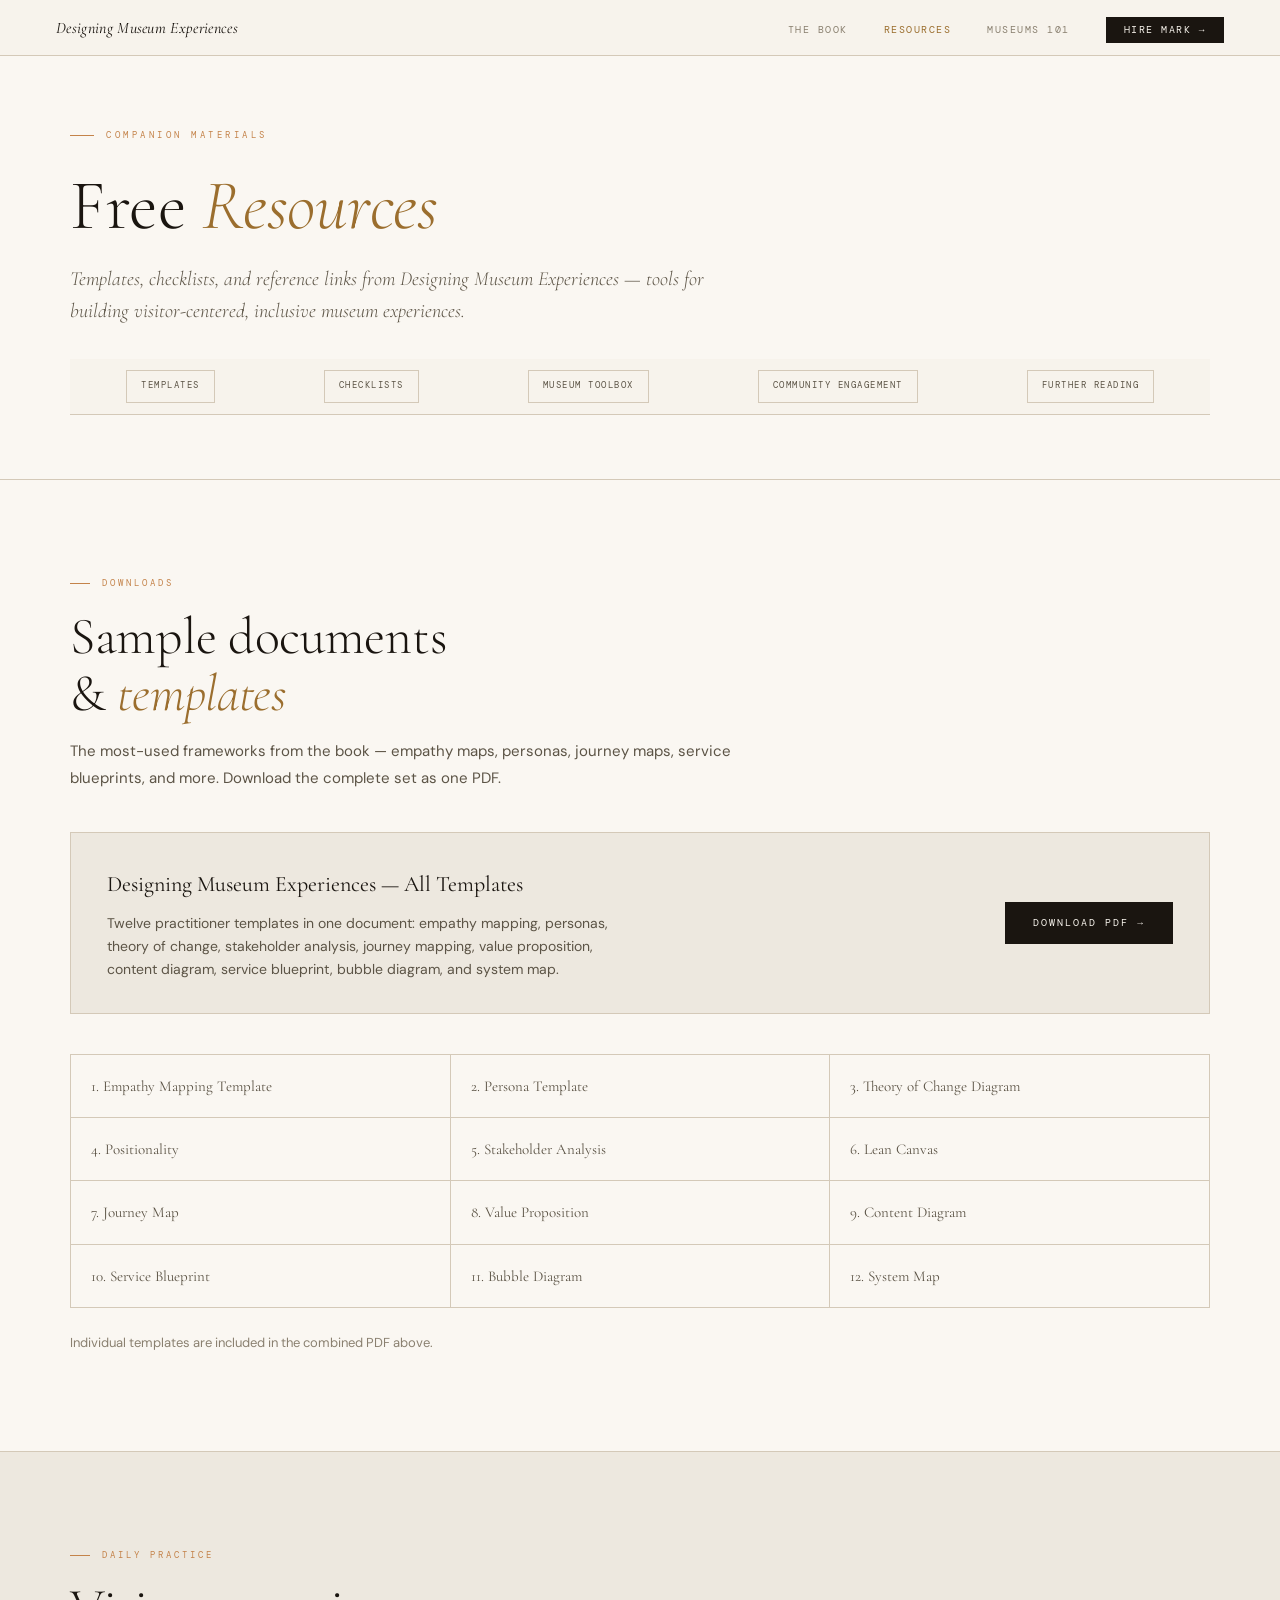
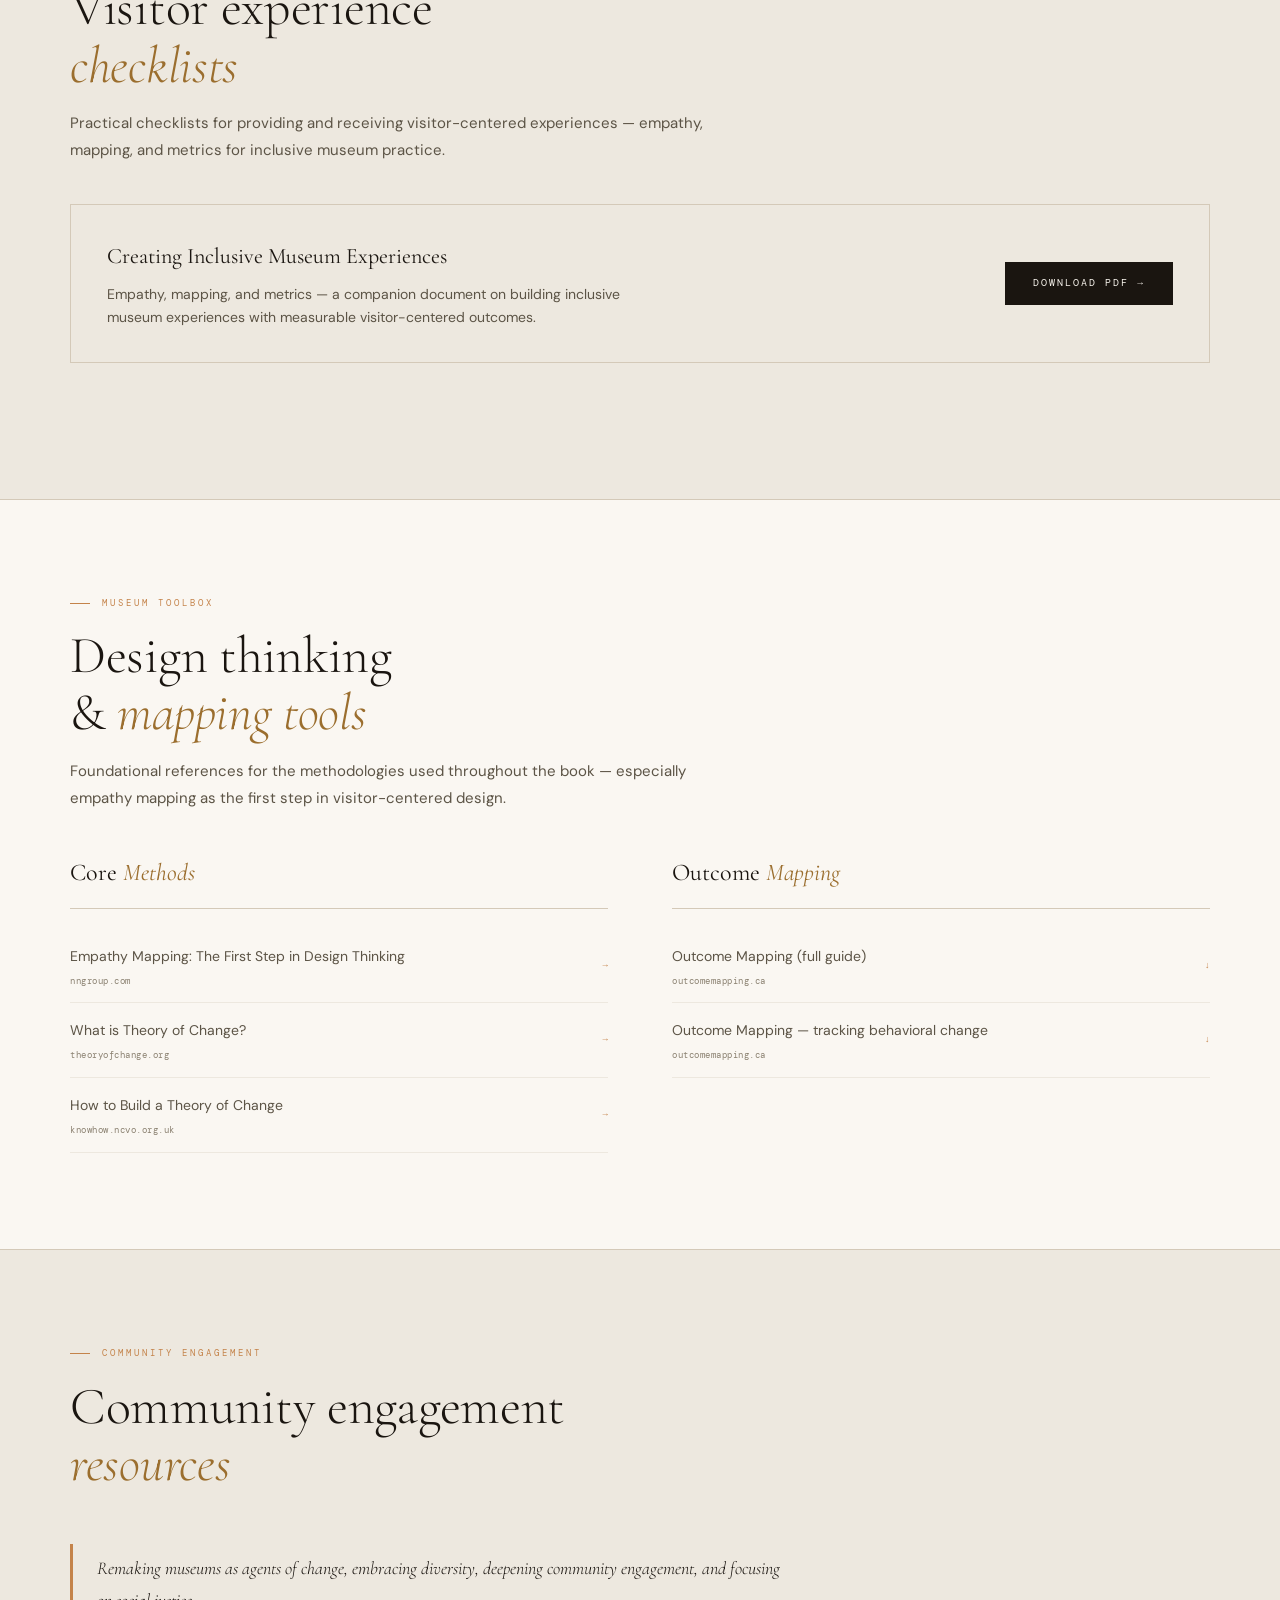
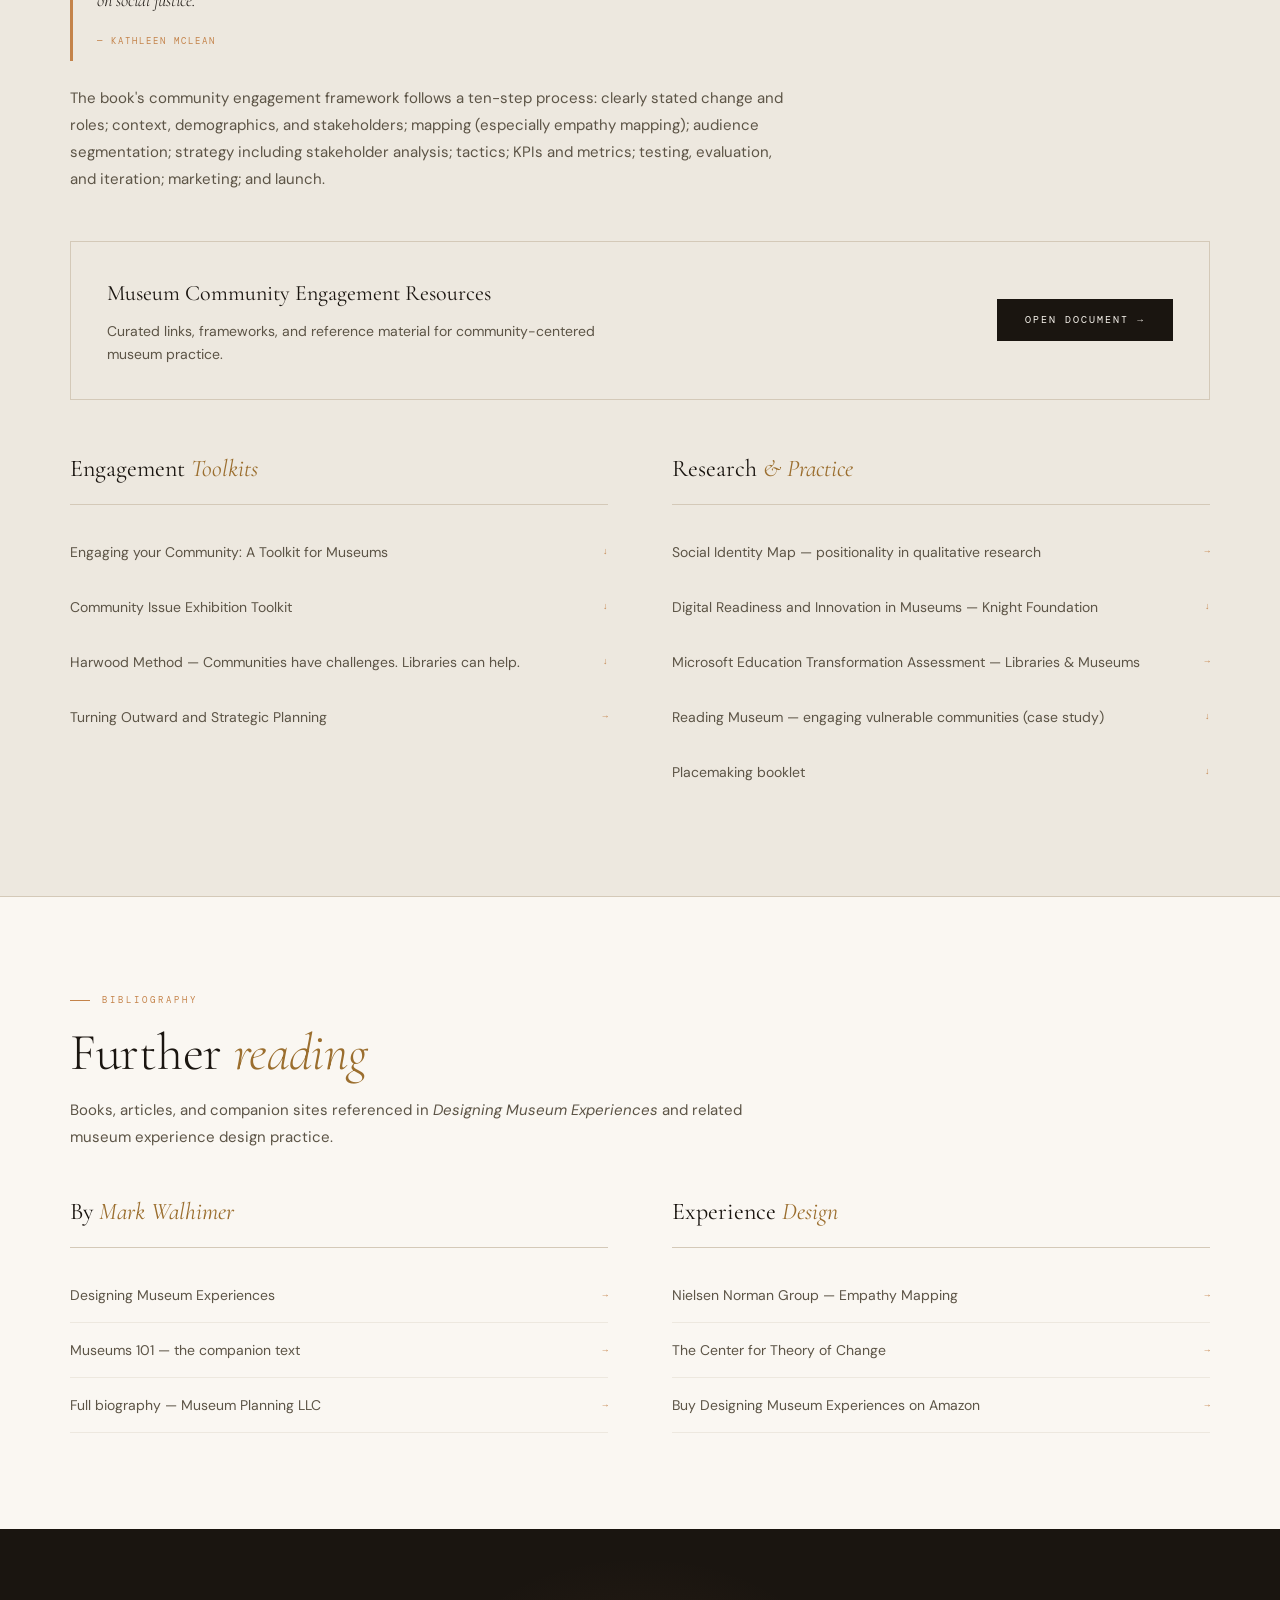
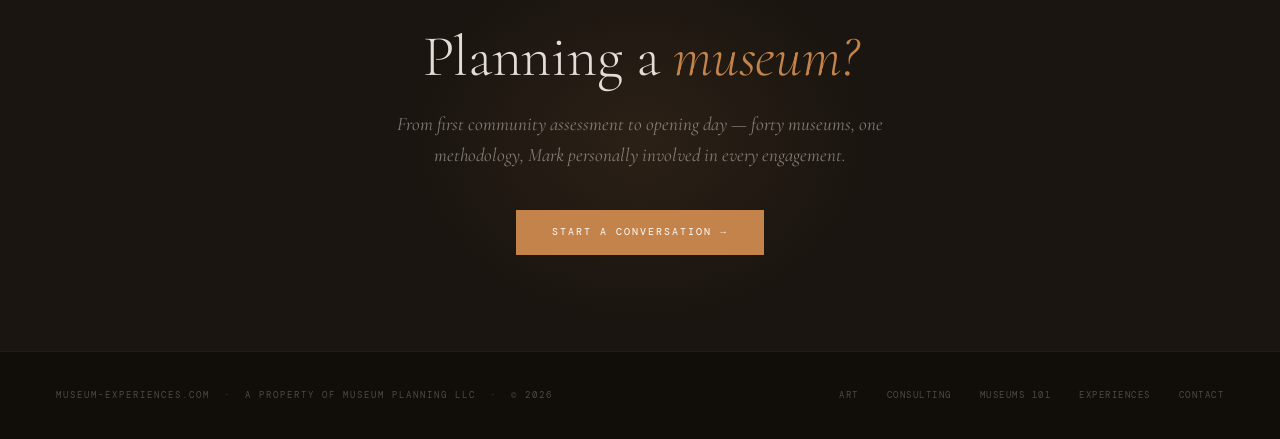
==== resources/index.html @ f3320e8b "Add resources page with templates, checklists, and companion links. Extract shared CSS to assets/sit" ====
<!DOCTYPE html>
<html lang="en">
<head>
<meta charset="UTF-8">
<meta name="viewport" content="width=device-width, initial-scale=1.0">
<meta name="robots" content="index, follow, max-image-preview:large, max-snippet:-1, max-video-preview:-1">
<title>Resources — Designing Museum Experiences | Mark Walhimer</title>
<meta name="description" content="Free companion resources for Designing Museum Experiences — downloadable templates, visitor journey mapping tools, daily experience checklists, community engagement links, and further reading.">
<meta name="keywords" content="designing museum experiences, museum visitor journey mapping, empathy mapping template, visitor-centered museum design, museum experience design resources">
<meta name="author" content="Mark Walhimer">
<link rel="canonical" href="https://museum-experiences.com/resources/">
<meta property="og:locale" content="en_US">
<meta property="og:type" content="website">
<meta property="og:site_name" content="Designing Museum Experiences">
<meta property="og:title" content="Resources — Designing Museum Experiences">
<meta property="og:description" content="Free templates, checklists, and companion documents for visitor-centered museum experience design.">
<meta property="og:url" content="https://museum-experiences.com/resources/">
<meta property="og:image" content="https://museum-experiences.com/images/designing-museum-experiences-cover.jpg">
<meta name="twitter:card" content="summary_large_image">
<meta name="twitter:title" content="Resources — Designing Museum Experiences">
<meta name="twitter:description" content="Free templates, checklists, and companion documents for visitor-centered museum experience design.">
<meta name="twitter:image" content="https://museum-experiences.com/images/designing-museum-experiences-cover.jpg">
<meta name="theme-color" content="#faf7f2">
<script type="application/ld+json">
{
  "@context": "https://schema.org",
  "@type": "WebPage",
  "name": "Resources — Designing Museum Experiences",
  "url": "https://museum-experiences.com/resources/",
  "description": "Free companion resources for Designing Museum Experiences by Mark Walhimer — templates, checklists, and further reading.",
  "isPartOf": {
    "@type": "WebSite",
    "name": "Designing Museum Experiences",
    "url": "https://museum-experiences.com/"
  },
  "about": {
    "@type": "Book",
    "name": "Designing Museum Experiences",
    "author": { "@type": "Person", "name": "Mark Walhimer" }
  }
}
</script>
<link href="https://fonts.googleapis.com/css2?family=Cormorant+Garamond:ital,wght@0,300;0,400;0,600;0,700;1,300;1,400;1,600&family=DM+Sans:opsz,wght@9..40,300;9..40,400;9..40,500&family=DM+Mono:wght@300;400;500&display=swap" rel="stylesheet">
<link rel="stylesheet" href="../assets/site.css">
</head>
<body>

<nav>
  <a href="/" class="nav-logo">Designing Museum Experiences</a>
  <ul class="nav-links">
    <li><a href="/#the-book">The Book</a></li>
    <li><a href="/resources/" class="active">Resources</a></li>
    <li><a href="https://museums101.com">Museums 101</a></li>
    <li><a href="https://museumplanning.com" class="cta">Hire Mark →</a></li>
  </ul>
</nav>

<header class="page-hero">
  <div class="page-hero-inner">
    <div class="kicker">Companion Materials</div>
    <h1>Free <em>Resources</em></h1>
    <p class="page-lede">Templates, checklists, and reference links from <em>Designing Museum Experiences</em> — tools for building visitor-centered, inclusive museum experiences.</p>
    <nav class="jump-nav" aria-label="Resource sections">
      <a href="#templates">Templates</a>
      <a href="#checklists">Checklists</a>
      <a href="#toolbox">Museum Toolbox</a>
      <a href="#community">Community Engagement</a>
      <a href="#reading">Further Reading</a>
    </nav>
  </div>
</header>

<section class="section" id="templates">
  <div class="section-inner">
    <div class="section-tag">Downloads</div>
    <h2>Sample documents<br>&amp; <em>templates</em></h2>
    <p class="section-lede">The most-used frameworks from the book — empathy maps, personas, journey maps, service blueprints, and more. Download the complete set as one PDF.</p>

    <div class="download-banner">
      <div class="download-banner-text">
        <h3>Designing Museum Experiences — All Templates</h3>
        <p>Twelve practitioner templates in one document: empathy mapping, personas, theory of change, stakeholder analysis, journey mapping, value proposition, content diagram, service blueprint, bubble diagram, and system map.</p>
      </div>
      <a href="downloads/designing-museum-experiences-templates.pdf" class="btn-primary">Download PDF →</a>
    </div>

    <div class="template-grid">
      <div class="template-item">1. Empathy Mapping Template</div>
      <div class="template-item">2. Persona Template</div>
      <div class="template-item">3. Theory of Change Diagram</div>
      <div class="template-item">4. Positionality</div>
      <div class="template-item">5. Stakeholder Analysis</div>
      <div class="template-item">6. Lean Canvas</div>
      <div class="template-item">7. Journey Map</div>
      <div class="template-item">8. Value Proposition</div>
      <div class="template-item">9. Content Diagram</div>
      <div class="template-item">10. Service Blueprint</div>
      <div class="template-item">11. Bubble Diagram</div>
      <div class="template-item">12. System Map</div>
    </div>
    <p style="font-size: 13px; color: var(--muted);">Individual templates are included in the combined PDF above.</p>
  </div>
</section>

<section class="section" id="checklists" style="background: var(--pale);">
  <div class="section-inner">
    <div class="section-tag">Daily Practice</div>
    <h2>Visitor experience<br><em>checklists</em></h2>
    <p class="section-lede">Practical checklists for providing and receiving visitor-centered experiences — empathy, mapping, and metrics for inclusive museum practice.</p>

    <div class="download-banner">
      <div class="download-banner-text">
        <h3>Creating Inclusive Museum Experiences</h3>
        <p>Empathy, mapping, and metrics — a companion document on building inclusive museum experiences with measurable visitor-centered outcomes.</p>
      </div>
      <a href="downloads/creating-inclusive-museum-experiences.pdf" class="btn-primary">Download PDF →</a>
    </div>
  </div>
</section>

<section class="section" id="toolbox">
  <div class="section-inner">
    <div class="section-tag">Museum Toolbox</div>
    <h2>Design thinking<br>&amp; <em>mapping tools</em></h2>
    <p class="section-lede">Foundational references for the methodologies used throughout the book — especially empathy mapping as the first step in visitor-centered design.</p>

    <div class="resources-grid">
      <div class="resource-group">
        <h3>Core <em>Methods</em></h3>
        <ul class="resource-list">
          <li>
            <div>
              <a href="https://www.nngroup.com/articles/empathy-mapping/" target="_blank" rel="noopener noreferrer">Empathy Mapping: The First Step in Design Thinking</a>
              <span class="ext-url">nngroup.com</span>
            </div>
            <span class="res-arrow">→</span>
          </li>
          <li>
            <div>
              <a href="https://www.theoryofchange.org/what-is-theory-of-change/" target="_blank" rel="noopener noreferrer">What is Theory of Change?</a>
              <span class="ext-url">theoryofchange.org</span>
            </div>
            <span class="res-arrow">→</span>
          </li>
          <li>
            <div>
              <a href="https://knowhow.ncvo.org.uk/how-to/how-to-build-a-theory-of-change" target="_blank" rel="noopener noreferrer">How to Build a Theory of Change</a>
              <span class="ext-url">knowhow.ncvo.org.uk</span>
            </div>
            <span class="res-arrow">→</span>
          </li>
        </ul>
      </div>
      <div class="resource-group">
        <h3>Outcome <em>Mapping</em></h3>
        <ul class="resource-list">
          <li>
            <div>
              <a href="https://www.outcomemapping.ca/download.php?file=/resource/files/OM_English_final.pdf" target="_blank" rel="noopener noreferrer">Outcome Mapping (full guide)</a>
              <span class="ext-url">outcomemapping.ca</span>
            </div>
            <span class="res-arrow">↓</span>
          </li>
          <li>
            <div>
              <a href="https://www.outcomemapping.ca/download/csette_en_ILAC_Brief07_mapping.pdf" target="_blank" rel="noopener noreferrer">Outcome Mapping — tracking behavioral change</a>
              <span class="ext-url">outcomemapping.ca</span>
            </div>
            <span class="res-arrow">↓</span>
          </li>
        </ul>
      </div>
    </div>
  </div>
</section>

<section class="section" id="community" style="background: var(--pale);">
  <div class="section-inner">
    <div class="section-tag">Community Engagement</div>
    <h2>Community engagement<br><em>resources</em></h2>

    <div class="prose" style="margin-bottom: 48px;">
      <blockquote>
        <p>Remaking museums as agents of change, embracing diversity, deepening community engagement, and focusing on social justice.</p>
        <cite>— Kathleen McLean</cite>
      </blockquote>
      <p>The book's community engagement framework follows a ten-step process: clearly stated change and roles; context, demographics, and stakeholders; mapping (especially empathy mapping); audience segmentation; strategy including stakeholder analysis; tactics; KPIs and metrics; testing, evaluation, and iteration; marketing; and launch.</p>
    </div>

    <div class="download-banner" style="margin-bottom: 48px;">
      <div class="download-banner-text">
        <h3>Museum Community Engagement Resources</h3>
        <p>Curated links, frameworks, and reference material for community-centered museum practice.</p>
      </div>
      <a href="https://docs.google.com/document/d/e/2PACX-1vSgfeugjrdpIePtAspfGc5evfu-Tm0tq3TTuOcaLFfdu_m4i-gCUgk80z252FI1f411jvVUg-bsH1TF/pub" class="btn-primary" target="_blank" rel="noopener noreferrer">Open Document →</a>
    </div>

    <div class="resources-grid">
      <div class="resource-group">
        <h3>Engagement <em>Toolkits</em></h3>
        <ul class="resource-list">
          <li>
            <div>
              <a href="https://cdn2.hubspot.net/hubfs/316071/Tamarack_New_Website/A_CE_Museums_Engaging_your_Community_Toolkit.pdf" target="_blank" rel="noopener noreferrer">Engaging your Community: A Toolkit for Museums</a>
            </div>
            <span class="res-arrow">↓</span>
          </li>
          <li>
            <div>
              <a href="https://static1.squarespace.com/static/5a8e0a68f9a61e43fb3eb0e2/t/5d0d7ca1321ce60001d7f4a5/1561164964894/Community-Issue-Exhibition-Toolkit-FINAL.pdf" target="_blank" rel="noopener noreferrer">Community Issue Exhibition Toolkit</a>
            </div>
            <span class="res-arrow">↓</span>
          </li>
          <li>
            <div>
              <a href="http://www.ala.org/tools/sites/ala.org.tools/files/content/LTCGettingStarted_DigitalWorkbook_final010915.pdf" target="_blank" rel="noopener noreferrer">Harwood Method — Communities have challenges. Libraries can help.</a>
            </div>
            <span class="res-arrow">↓</span>
          </li>
          <li>
            <div>
              <a href="https://theharwoodinstitute.org/news/2017/9/21/turning-outward-and-strategic-planning" target="_blank" rel="noopener noreferrer">Turning Outward and Strategic Planning</a>
            </div>
            <span class="res-arrow">→</span>
          </li>
        </ul>
      </div>
      <div class="resource-group">
        <h3>Research <em>&amp; Practice</em></h3>
        <ul class="resource-list">
          <li>
            <div>
              <a href="https://journals.sagepub.com/doi/pdf/10.1177/1609406919870075" target="_blank" rel="noopener noreferrer">Social Identity Map — positionality in qualitative research</a>
            </div>
            <span class="res-arrow">→</span>
          </li>
          <li>
            <div>
              <a href="https://knightfoundation.org/wp-content/uploads/2020/10/Digital-Readiness-and-Innovation-in-Museums-Report.pdf" target="_blank" rel="noopener noreferrer">Digital Readiness and Innovation in Museums — Knight Foundation</a>
            </div>
            <span class="res-arrow">↓</span>
          </li>
          <li>
            <div>
              <a href="https://edujourney.microsoft.com/lam/take-assessment/" target="_blank" rel="noopener noreferrer">Microsoft Education Transformation Assessment — Libraries &amp; Museums</a>
            </div>
            <span class="res-arrow">→</span>
          </li>
          <li>
            <div>
              <a href="http://happymuseumproject.org/wp-content/uploads/2010/02/HM_case_study_Reading_WEB_Mar2016.pdf" target="_blank" rel="noopener noreferrer">Reading Museum — engaging vulnerable communities (case study)</a>
            </div>
            <span class="res-arrow">↓</span>
          </li>
          <li>
            <div>
              <a href="https://assets-global.website-files.com/5810e16fbe876cec6bcbd86e/5a6a1c930a6e6500019faf5d_Oct-2016-placemaking-booklet.pdf" target="_blank" rel="noopener noreferrer">Placemaking booklet</a>
            </div>
            <span class="res-arrow">↓</span>
          </li>
        </ul>
      </div>
    </div>
  </div>
</section>

<section class="section" id="reading">
  <div class="section-inner">
    <div class="section-tag">Bibliography</div>
    <h2>Further <em>reading</em></h2>
    <p class="section-lede">Books, articles, and companion sites referenced in <em>Designing Museum Experiences</em> and related museum experience design practice.</p>

    <div class="resources-grid">
      <div class="resource-group">
        <h3>By <em>Mark Walhimer</em></h3>
        <ul class="resource-list">
          <li>
            <div><a href="/">Designing Museum Experiences</a></div>
            <span class="res-arrow">→</span>
          </li>
          <li>
            <div><a href="https://museums101.com">Museums 101 — the companion text</a></div>
            <span class="res-arrow">→</span>
          </li>
          <li>
            <div><a href="https://museumplanning.com/museum-planning-about.html">Full biography — Museum Planning LLC</a></div>
            <span class="res-arrow">→</span>
          </li>
        </ul>
      </div>
      <div class="resource-group">
        <h3>Experience <em>Design</em></h3>
        <ul class="resource-list">
          <li>
            <div><a href="https://www.nngroup.com/articles/empathy-mapping/" target="_blank" rel="noopener noreferrer">Nielsen Norman Group — Empathy Mapping</a></div>
            <span class="res-arrow">→</span>
          </li>
          <li>
            <div><a href="https://www.theoryofchange.org/" target="_blank" rel="noopener noreferrer">The Center for Theory of Change</a></div>
            <span class="res-arrow">→</span>
          </li>
          <li>
            <div><a href="https://amzn.to/3hwobnv" target="_blank" rel="noopener noreferrer">Buy Designing Museum Experiences on Amazon</a></div>
            <span class="res-arrow">→</span>
          </li>
        </ul>
      </div>
    </div>
  </div>
</section>

<section class="cta-section">
  <h2>Planning a <em>museum?</em></h2>
  <p>From first community assessment to opening day — forty museums, one methodology, Mark personally involved in every engagement.</p>
  <a href="https://museumplanning.com/museum-planning-contact.html" class="cta-btn">Start a Conversation →</a>
</section>

<footer>
  <div class="footer-left">Museum-Experiences.com &nbsp;·&nbsp; A property of Museum Planning LLC &nbsp;·&nbsp; © 2026</div>
  <div class="footer-links">
    <a href="https://markwalhimer.com">Art</a>
    <a href="https://museumplanning.com">Consulting</a>
    <a href="https://museums101.com">Museums 101</a>
    <a href="https://museum-experiences.com">Experiences</a>
    <a href="mailto:mark@museumplanning.com">Contact</a>
  </div>
</footer>

</body>
</html>
---- assets/site.css ----
:root {
  --paper:   #f7f3ec;
  --cream:   #faf7f2;
  --pale:    #ede8df;
  --rule:    #d4c9b8;
  --ink:     #1a1510;
  --mid:     #5c5446;
  --muted:   #8a8070;
  --gold:    #9b6e2e;
  --copper:  #c4834a;
  --red:     #8c2018;
  --serif:   'Cormorant Garamond', Georgia, serif;
  --sans:    'DM Sans', sans-serif;
  --mono:    'DM Mono', monospace;
}

*, *::before, *::after { box-sizing: border-box; margin: 0; padding: 0; }
html { scroll-behavior: smooth; }

body {
  font-family: var(--sans);
  background: var(--cream);
  color: var(--ink);
  font-size: 16px;
  line-height: 1.75;
  -webkit-font-smoothing: antialiased;
}

/* ── NAV ── */
nav {
  position: sticky; top: 0; z-index: 100;
  background: rgba(247,243,236,.96);
  backdrop-filter: blur(10px);
  border-bottom: 1px solid var(--rule);
  padding: 0 56px;
  height: 56px;
  display: flex; align-items: center; justify-content: space-between;
}
.nav-logo {
  font-family: var(--serif);
  font-size: 16px; font-weight: 400; font-style: italic;
  color: var(--ink); text-decoration: none; letter-spacing: .02em;
}
.nav-links { display: flex; gap: 36px; list-style: none; align-items: center; }
.nav-links a {
  font-family: var(--mono); font-size: 9.5px; letter-spacing: 1.5px;
  text-transform: uppercase; color: var(--muted); text-decoration: none;
  transition: color .2s;
}
.nav-links a:hover { color: var(--gold); }
.nav-links .cta {
  background: var(--ink); color: var(--paper) !important;
  padding: 7px 18px; transition: background .2s;
}
.nav-links .cta:hover { background: var(--gold) !important; color: white !important; }

/* ── HERO — two-column book layout ── */
.hero {
  padding: 80px 56px 0;
  background: var(--cream);
  border-bottom: 1px solid var(--rule);
  overflow: hidden;
}
.hero-inner {
  max-width: 1140px; margin: 0 auto;
  display: grid; grid-template-columns: 1fr 420px;
  gap: 80px; align-items: end;
}

/* LEFT */
.hero-left { padding-bottom: 80px; }

.kicker {
  font-family: var(--mono); font-size: 9px; letter-spacing: 3.5px;
  text-transform: uppercase; color: var(--copper);
  margin-bottom: 24px;
  display: flex; align-items: center; gap: 12px;
  animation: fadeUp .6s .1s both;
}
.kicker::before { content: ''; width: 24px; height: 1px; background: var(--copper); }

h1 {
  font-family: var(--serif);
  font-size: clamp(44px, 5.5vw, 72px);
  font-weight: 300; line-height: 1.07;
  color: var(--ink); margin-bottom: 10px;
  letter-spacing: -.5px;
  animation: fadeUp .6s .2s both;
}
h1 em { font-style: italic; color: var(--gold); }

.hero-byline {
  font-family: var(--mono); font-size: 10px; letter-spacing: 2px;
  text-transform: uppercase; color: var(--muted);
  margin-bottom: 32px;
  animation: fadeUp .6s .25s both;
}

.hero-desc {
  font-family: var(--serif); font-size: 20px; font-weight: 300;
  font-style: italic; color: var(--mid);
  line-height: 1.6; max-width: 520px;
  margin-bottom: 40px;
  animation: fadeUp .6s .3s both;
}

.hero-actions {
  display: flex; gap: 14px; flex-wrap: wrap;
  animation: fadeUp .6s .4s both;
}
.btn-primary {
  display: inline-block; text-decoration: none;
  font-family: var(--mono); font-size: 9.5px; letter-spacing: 2px;
  text-transform: uppercase;
  background: var(--ink); color: var(--paper);
  padding: 13px 28px; transition: background .2s;
}
.btn-primary:hover { background: var(--gold); }
.btn-ghost {
  display: inline-block; text-decoration: none;
  font-family: var(--mono); font-size: 9.5px; letter-spacing: 2px;
  text-transform: uppercase;
  border: 1px solid var(--rule); color: var(--mid);
  padding: 12px 28px; transition: all .2s;
}
.btn-ghost:hover { border-color: var(--gold); color: var(--gold); }

/* publisher line */
.pub-line {
  margin-top: 32px; padding-top: 28px;
  border-top: 1px solid var(--rule);
  display: flex; gap: 32px; align-items: center;
  animation: fadeUp .6s .5s both;
}
.pub-badge {
  font-family: var(--mono); font-size: 8.5px; letter-spacing: 1.5px;
  text-transform: uppercase; color: var(--muted);
  border: 1px solid var(--rule); padding: 5px 12px;
}

/* RIGHT — book cover */
.hero-right {
  align-self: end;
  animation: fadeUp .7s .15s both;
}
.book-cover-wrap {
  position: relative;
}
.book-cover-shadow {
  position: absolute; bottom: -20px; left: 24px; right: -12px;
  height: 40px;
  background: radial-gradient(ellipse, rgba(26,21,16,.25) 0%, transparent 70%);
  filter: blur(8px);
}
.book-cover {
  display: block;
  width: 100%;
  max-width: 380px;
  box-shadow:
    -8px 8px 32px rgba(26,21,16,.18),
    -2px 2px 8px rgba(26,21,16,.12);
  position: relative; z-index: 1;
}
/* Fallback book cover (CSS only, shown if img fails) */
.book-cover-fallback {
  width: 100%; max-width: 380px;
  aspect-ratio: 0.7;
  background: linear-gradient(160deg, #2a1f12 0%, #1a1510 60%, #241c13 100%);
  border-left: 6px solid var(--gold);
  display: flex; flex-direction: column;
  justify-content: space-between; padding: 48px 36px;
  box-shadow: -8px 8px 32px rgba(26,21,16,.3), -2px 2px 8px rgba(26,21,16,.2);
  position: relative; overflow: hidden;
}
.book-cover-fallback::before {
  content: '';
  position: absolute; inset: 0;
  background: repeating-linear-gradient(
    0deg, transparent, transparent 47px,
    rgba(201,150,74,.04) 48px
  );
}
.bcf-top { position: relative; z-index: 1; }
.bcf-title {
  font-family: var(--serif); font-size: 28px; font-weight: 300;
  font-style: italic; color: rgba(247,243,236,.9);
  line-height: 1.2; margin-bottom: 12px;
}
.bcf-subtitle {
  font-family: var(--mono); font-size: 9px; letter-spacing: 2px;
  text-transform: uppercase; color: rgba(201,150,74,.7);
  line-height: 1.5;
}
.bcf-author {
  font-family: var(--mono); font-size: 10px; letter-spacing: 2px;
  text-transform: uppercase; color: rgba(247,243,236,.5);
  position: relative; z-index: 1;
}
.bcf-rule {
  width: 40px; height: 1px; background: var(--gold);
  margin-bottom: 12px; position: relative; z-index: 1;
}

/* ── FACTS STRIP ── */
.facts {
  background: var(--ink);
  display: flex;
  border-top: none;
}
.fact {
  flex: 1; padding: 28px 40px;
  border-right: 1px solid rgba(255,255,255,.07);
}
.fact:last-child { border-right: none; }
.fact-num {
  font-family: var(--serif);
  font-size: 34px; font-weight: 300;
  color: var(--copper); line-height: 1; margin-bottom: 6px;
}
.fact-label {
  font-family: var(--mono); font-size: 8.5px;
  letter-spacing: 2px; text-transform: uppercase;
  color: rgba(255,255,255,.3);
}

/* ── SECTIONS ── */
.section { padding: 96px 56px; }
.section + .section { border-top: 1px solid var(--rule); }
.section-inner { max-width: 1140px; margin: 0 auto; }

.section-tag {
  font-family: var(--mono); font-size: 9px; letter-spacing: 3px;
  text-transform: uppercase; color: var(--copper);
  margin-bottom: 16px;
  display: flex; align-items: center; gap: 12px;
}
.section-tag::before { content: ''; width: 20px; height: 1px; background: var(--copper); }

h2 {
  font-family: var(--serif);
  font-size: clamp(32px, 4.5vw, 52px);
  font-weight: 300; color: var(--ink); line-height: 1.1;
  margin-bottom: 52px; letter-spacing: -.3px;
}
h2 em { font-style: italic; color: var(--gold); }

/* THREE STAGES */
.stages { display: grid; grid-template-columns: repeat(3, 1fr); gap: 1px; background: var(--rule); border: 1px solid var(--rule); }
.stage {
  background: var(--cream); padding: 40px 36px;
  transition: background .2s;
}
.stage:hover { background: var(--pale); }
.stage-num {
  font-family: var(--serif); font-size: 52px; font-weight: 300;
  color: rgba(155,110,46,.15); line-height: 1; margin-bottom: 16px;
}
.stage-title {
  font-family: var(--serif); font-size: 22px; font-weight: 600;
  color: var(--ink); margin-bottom: 12px; line-height: 1.2;
}
.stage-title em { font-style: italic; font-weight: 300; }
.stage p { font-size: 14px; color: var(--mid); line-height: 1.75; }

/* TOOLS — compact grid */
.tools-intro {
  max-width: 640px; margin-bottom: 48px;
  font-family: var(--serif); font-size: 19px; font-weight: 300;
  font-style: italic; color: var(--mid); line-height: 1.6;
}
.tools-grid {
  display: grid; grid-template-columns: repeat(4, 1fr); gap: 1px;
  background: var(--rule); border: 1px solid var(--rule);
  margin-bottom: 40px;
}
.tool-cell {
  background: var(--cream); padding: 20px 22px;
  font-family: var(--serif); font-size: 15px;
  color: var(--mid); line-height: 1.3;
  transition: background .2s, color .2s;
}
.tool-cell:hover { background: var(--pale); color: var(--ink); }

/* PULL QUOTE */
.pull-quote {
  background: var(--ink); padding: 56px 64px;
  margin: 0 0 0 0; position: relative; overflow: hidden;
}
.pull-quote::before {
  content: '\201C';
  position: absolute; top: -20px; left: 40px;
  font-family: var(--serif); font-size: 160px; font-weight: 300;
  color: rgba(196,131,74,.1); line-height: 1; pointer-events: none;
}
.pull-quote p {
  font-family: var(--serif); font-size: clamp(20px, 2.5vw, 28px);
  font-weight: 300; font-style: italic;
  color: rgba(247,243,236,.8); line-height: 1.55;
  max-width: 820px; position: relative; z-index: 1;
  margin-bottom: 24px;
}
.pull-quote cite {
  font-family: var(--mono); font-size: 9px; letter-spacing: 2.5px;
  text-transform: uppercase; color: var(--copper); font-style: normal;
  position: relative; z-index: 1;
}

/* RESOURCES two-col */
.resources-grid {
  display: grid; grid-template-columns: 1fr 1fr; gap: 64px;
}
.resource-group h3 {
  font-family: var(--serif); font-size: 24px; font-weight: 400;
  color: var(--ink); margin-bottom: 20px;
  padding-bottom: 14px; border-bottom: 1px solid var(--rule);
}
.resource-group h3 em { font-style: italic; color: var(--gold); }
.resource-list { list-style: none; display: flex; flex-direction: column; gap: 0; }
.resource-list li {
  padding: 13px 0; border-bottom: 1px solid var(--pale);
  display: flex; align-items: center; gap: 12px;
}
.resource-list a {
  font-size: 14px; color: var(--mid); text-decoration: none;
  transition: color .2s; line-height: 1.4;
}
.resource-list a:hover { color: var(--gold); }
.res-arrow {
  font-family: var(--mono); font-size: 9px; color: var(--copper);
  margin-left: auto; flex-shrink: 0;
}

/* ABOUT — two col */
.about-grid {
  display: grid; grid-template-columns: 1fr 1fr; gap: 80px; align-items: start;
}
.about-text p {
  font-size: 15px; color: var(--mid); line-height: 1.8; margin-bottom: 1.3em;
}
.about-text p strong { color: var(--ink); font-weight: 500; }

/* course card */
.course-card {
  background: var(--pale); border: 1px solid var(--rule); padding: 36px 32px;
}
.course-card-tag {
  font-family: var(--mono); font-size: 8.5px; letter-spacing: 2px;
  text-transform: uppercase; color: var(--copper); margin-bottom: 14px;
}
.course-card h3 {
  font-family: var(--serif); font-size: 26px; font-weight: 400;
  color: var(--ink); margin-bottom: 12px; line-height: 1.2;
}
.course-card h3 em { font-style: italic; color: var(--gold); }
.course-card p { font-size: 13px; color: var(--mid); line-height: 1.7; margin-bottom: 24px; }

/* ECOSYSTEM */
.ecosystem {
  background: var(--pale); border-top: 1px solid var(--rule);
  padding: 64px 56px;
}
.eco-inner { max-width: 1140px; margin: 0 auto; }
.eco-label-top {
  font-family: var(--mono); font-size: 9px; letter-spacing: 3px;
  text-transform: uppercase; color: var(--muted);
  margin-bottom: 36px; display: flex; align-items: center; gap: 12px;
}
.eco-label-top::before { content: ''; width: 20px; height: 1px; background: var(--muted); }
.eco-grid {
  display: grid; grid-template-columns: repeat(4, 1fr); gap: 1px;
  background: var(--rule); border: 1px solid var(--rule);
}
.eco-card {
  background: var(--cream); padding: 28px 28px;
  text-decoration: none; display: block; transition: background .2s;
}
.eco-card:hover { background: white; }
.eco-card-tag {
  font-family: var(--mono); font-size: 8px; letter-spacing: 2px;
  text-transform: uppercase; color: var(--copper); margin-bottom: 10px;
}
.eco-card-name {
  font-family: var(--serif); font-size: 19px; font-weight: 400;
  color: var(--ink); line-height: 1.2; margin-bottom: 8px;
}
.eco-card-desc {
  font-size: 12px; color: var(--muted); line-height: 1.6;
}

/* ── CTA ── */
.cta-section {
  background: var(--ink); padding: 96px 56px; text-align: center;
  position: relative; overflow: hidden;
}
.cta-section::before {
  content: '';
  position: absolute; top: 50%; left: 50%;
  transform: translate(-50%, -50%);
  width: 500px; height: 400px;
  background: radial-gradient(ellipse, rgba(196,131,74,.1) 0%, transparent 65%);
  pointer-events: none;
}
.cta-section h2 {
  font-family: var(--serif); font-size: clamp(36px, 5vw, 58px);
  font-weight: 300; color: rgba(247,243,236,.9);
  line-height: 1.1; margin-bottom: 20px;
  position: relative; z-index: 1;
}
.cta-section h2 em { font-style: italic; color: var(--copper); }
.cta-section p {
  font-family: var(--serif); font-style: italic; font-size: 19px;
  color: rgba(247,243,236,.45); max-width: 520px;
  margin: 0 auto 40px; line-height: 1.6;
  position: relative; z-index: 1;
}
.cta-btn {
  display: inline-block; text-decoration: none;
  font-family: var(--mono); font-size: 9.5px; letter-spacing: 2px;
  text-transform: uppercase;
  background: var(--copper); color: white;
  padding: 14px 36px; transition: background .2s;
  position: relative; z-index: 1;
}
.cta-btn:hover { background: var(--gold); }

/* ── FOOTER ── */
footer {
  background: #110e09;
  padding: 36px 56px;
  display: flex; align-items: center; justify-content: space-between;
  border-top: 1px solid rgba(255,255,255,.06);
}
.footer-left {
  font-family: var(--mono); font-size: 9px; letter-spacing: 2px;
  text-transform: uppercase; color: rgba(255,255,255,.25);
}
.footer-links { display: flex; gap: 28px; }
.footer-links a {
  font-family: var(--mono); font-size: 9px; letter-spacing: 1.5px;
  text-transform: uppercase; color: rgba(255,255,255,.25); text-decoration: none;
  transition: color .2s;
}
.footer-links a:hover { color: var(--copper); }

/* ── ANIMATIONS ── */
@keyframes fadeUp {
  from { opacity: 0; transform: translateY(20px); }
  to   { opacity: 1; transform: translateY(0); }
}

/* ── RESPONSIVE ── */
@media (max-width: 960px) {
  nav { padding: 0 24px; }
  .hero { padding: 60px 24px 0; }
  .hero-inner { grid-template-columns: 1fr; gap: 40px; }
  .hero-right { display: flex; justify-content: center; padding-bottom: 48px; }
  .book-cover-fallback { max-width: 260px; }
  .stages { grid-template-columns: 1fr; }
  .tools-grid { grid-template-columns: repeat(2, 1fr); }
  .resources-grid { grid-template-columns: 1fr; gap: 40px; }
  .about-grid { grid-template-columns: 1fr; gap: 40px; }
  .eco-grid { grid-template-columns: repeat(2, 1fr); }
  .facts { flex-direction: column; }
  .fact { border-right: none; border-bottom: 1px solid rgba(255,255,255,.07); }
  .section { padding: 64px 24px; }
  .ecosystem { padding: 56px 24px; }
  .cta-section { padding: 72px 24px; }
  footer { padding: 28px 24px; flex-direction: column; gap: 20px; text-align: center; }
  .pull-quote { padding: 40px 32px; }
}

/* ── NAV ACTIVE ── */
.nav-links a.active { color: var(--gold); }

/* ── SUBPAGE HERO ── */
.page-hero {
  padding: 72px 56px 64px;
  background: var(--cream);
  border-bottom: 1px solid var(--rule);
}
.page-hero-inner { max-width: 1140px; margin: 0 auto; }
.page-hero h1 { margin-bottom: 20px; animation: none; }
.page-lede {
  font-family: var(--serif); font-size: 20px; font-weight: 300;
  font-style: italic; color: var(--mid); line-height: 1.6;
  max-width: 640px; margin-bottom: 32px;
}
.jump-nav { display: flex; flex-wrap: wrap; gap: 10px; }
.jump-nav a {
  font-family: var(--mono); font-size: 8.5px; letter-spacing: 1.5px;
  text-transform: uppercase; text-decoration: none;
  color: var(--mid); border: 1px solid var(--rule);
  padding: 8px 14px; transition: all .2s;
}
.jump-nav a:hover { border-color: var(--gold); color: var(--gold); }

/* ── RESOURCES PAGE ── */
.section-lede {
  max-width: 680px; font-size: 15px; color: var(--mid);
  line-height: 1.8; margin: -36px 0 40px;
}
.download-banner {
  background: var(--pale); border: 1px solid var(--rule);
  padding: 32px 36px; margin-bottom: 40px;
  display: flex; flex-wrap: wrap; align-items: center;
  justify-content: space-between; gap: 24px;
}
.download-banner-text h3 {
  font-family: var(--serif); font-size: 22px; font-weight: 400;
  color: var(--ink); margin-bottom: 8px;
}
.download-banner-text p {
  font-size: 14px; color: var(--mid); line-height: 1.65; max-width: 520px;
}
.template-grid {
  display: grid; grid-template-columns: repeat(3, 1fr); gap: 1px;
  background: var(--rule); border: 1px solid var(--rule);
  margin-bottom: 24px;
}
.template-item {
  background: var(--cream); padding: 18px 20px;
  font-family: var(--serif); font-size: 15px; color: var(--mid);
}
.prose { max-width: 720px; }
.prose p {
  font-size: 15px; color: var(--mid); line-height: 1.8; margin-bottom: 1.2em;
}
.prose ol {
  margin: 0 0 1.5em 1.2em; color: var(--mid); font-size: 15px; line-height: 1.85;
}
.prose ol li { margin-bottom: 0.35em; }
.prose blockquote {
  border-left: 3px solid var(--copper); padding: 8px 0 8px 24px;
  margin: 0 0 1.5em;
}
.prose blockquote p {
  font-family: var(--serif); font-size: 18px; font-weight: 300;
  font-style: italic; color: var(--ink); margin-bottom: 8px;
}
.prose blockquote cite {
  font-family: var(--mono); font-size: 9px; letter-spacing: 2px;
  text-transform: uppercase; color: var(--copper); font-style: normal;
}
.resource-list .ext-url {
  display: block; font-family: var(--mono); font-size: 9px;
  letter-spacing: 0.5px; color: var(--muted); margin-top: 4px;
  word-break: break-all;
}

@media (max-width: 960px) {
  .page-hero { padding: 56px 24px 48px; }
  .template-grid { grid-template-columns: 1fr; }
  .download-banner { padding: 24px; }
}
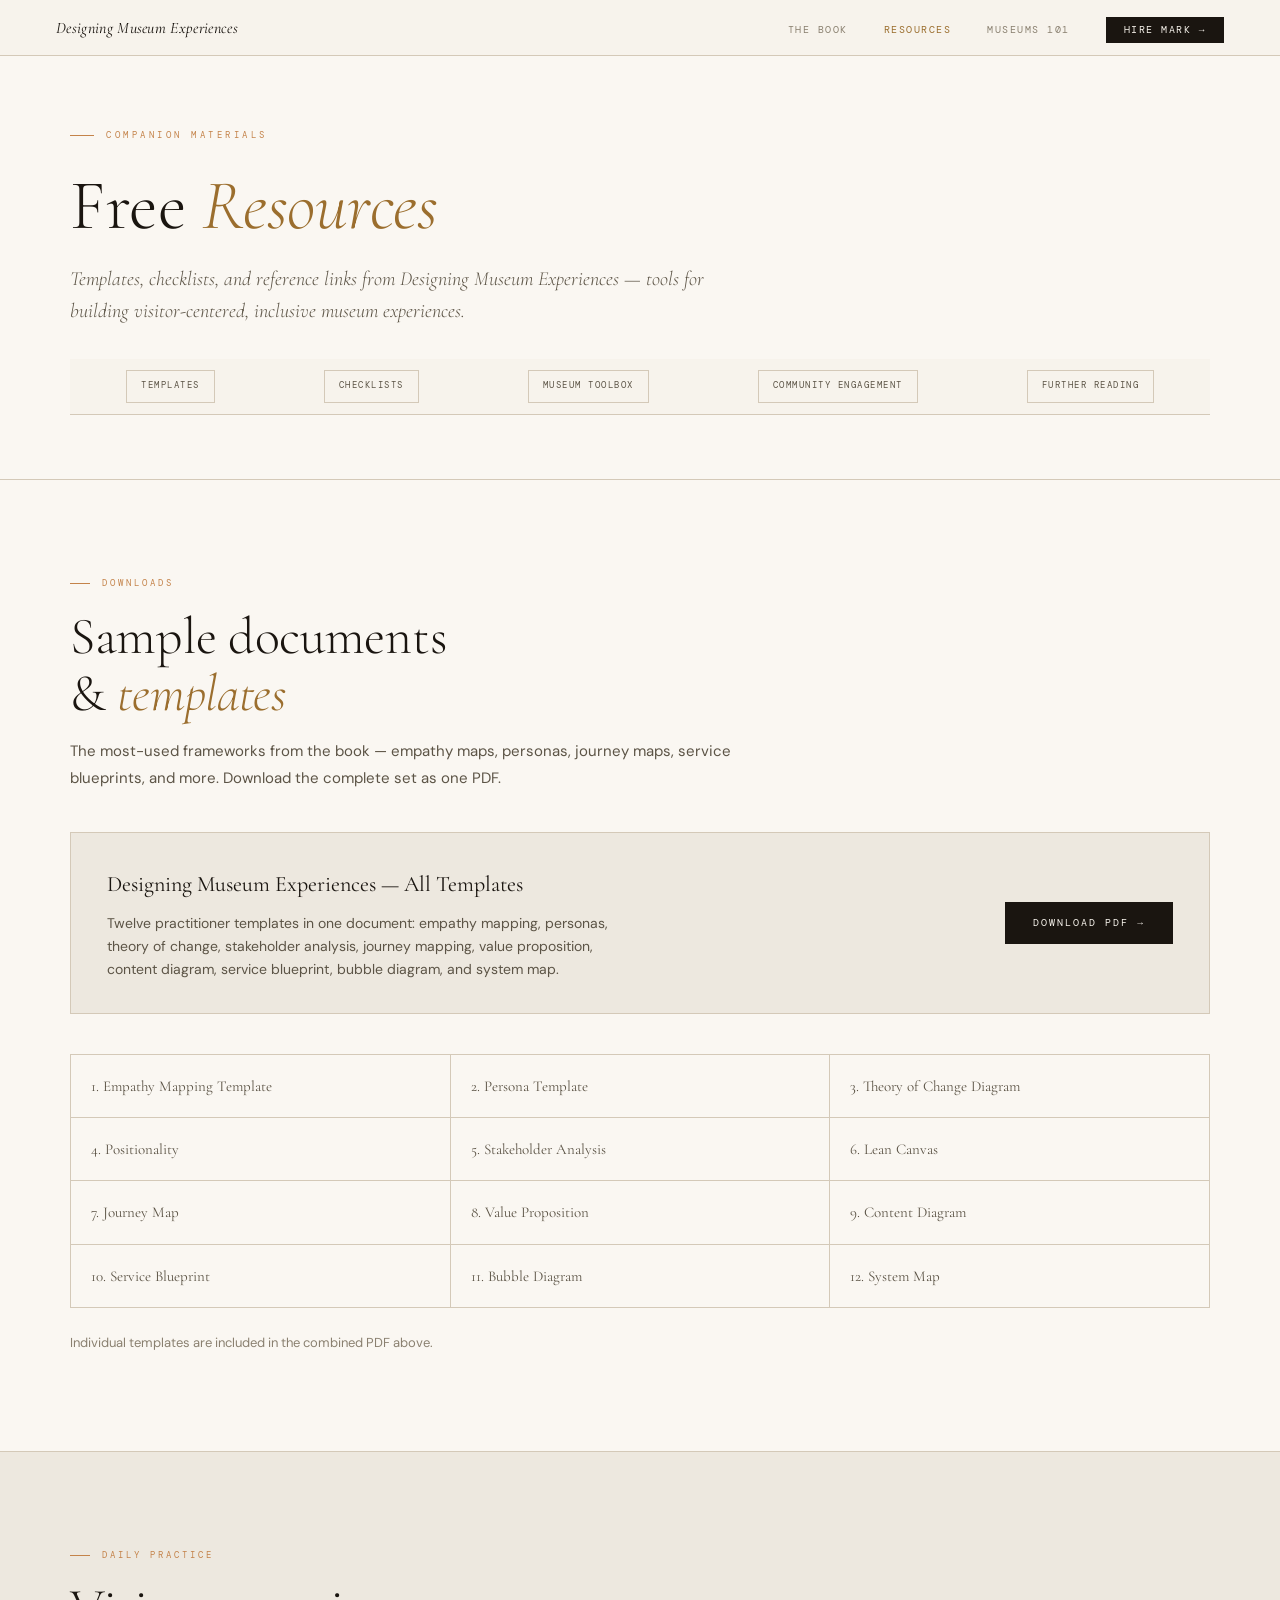
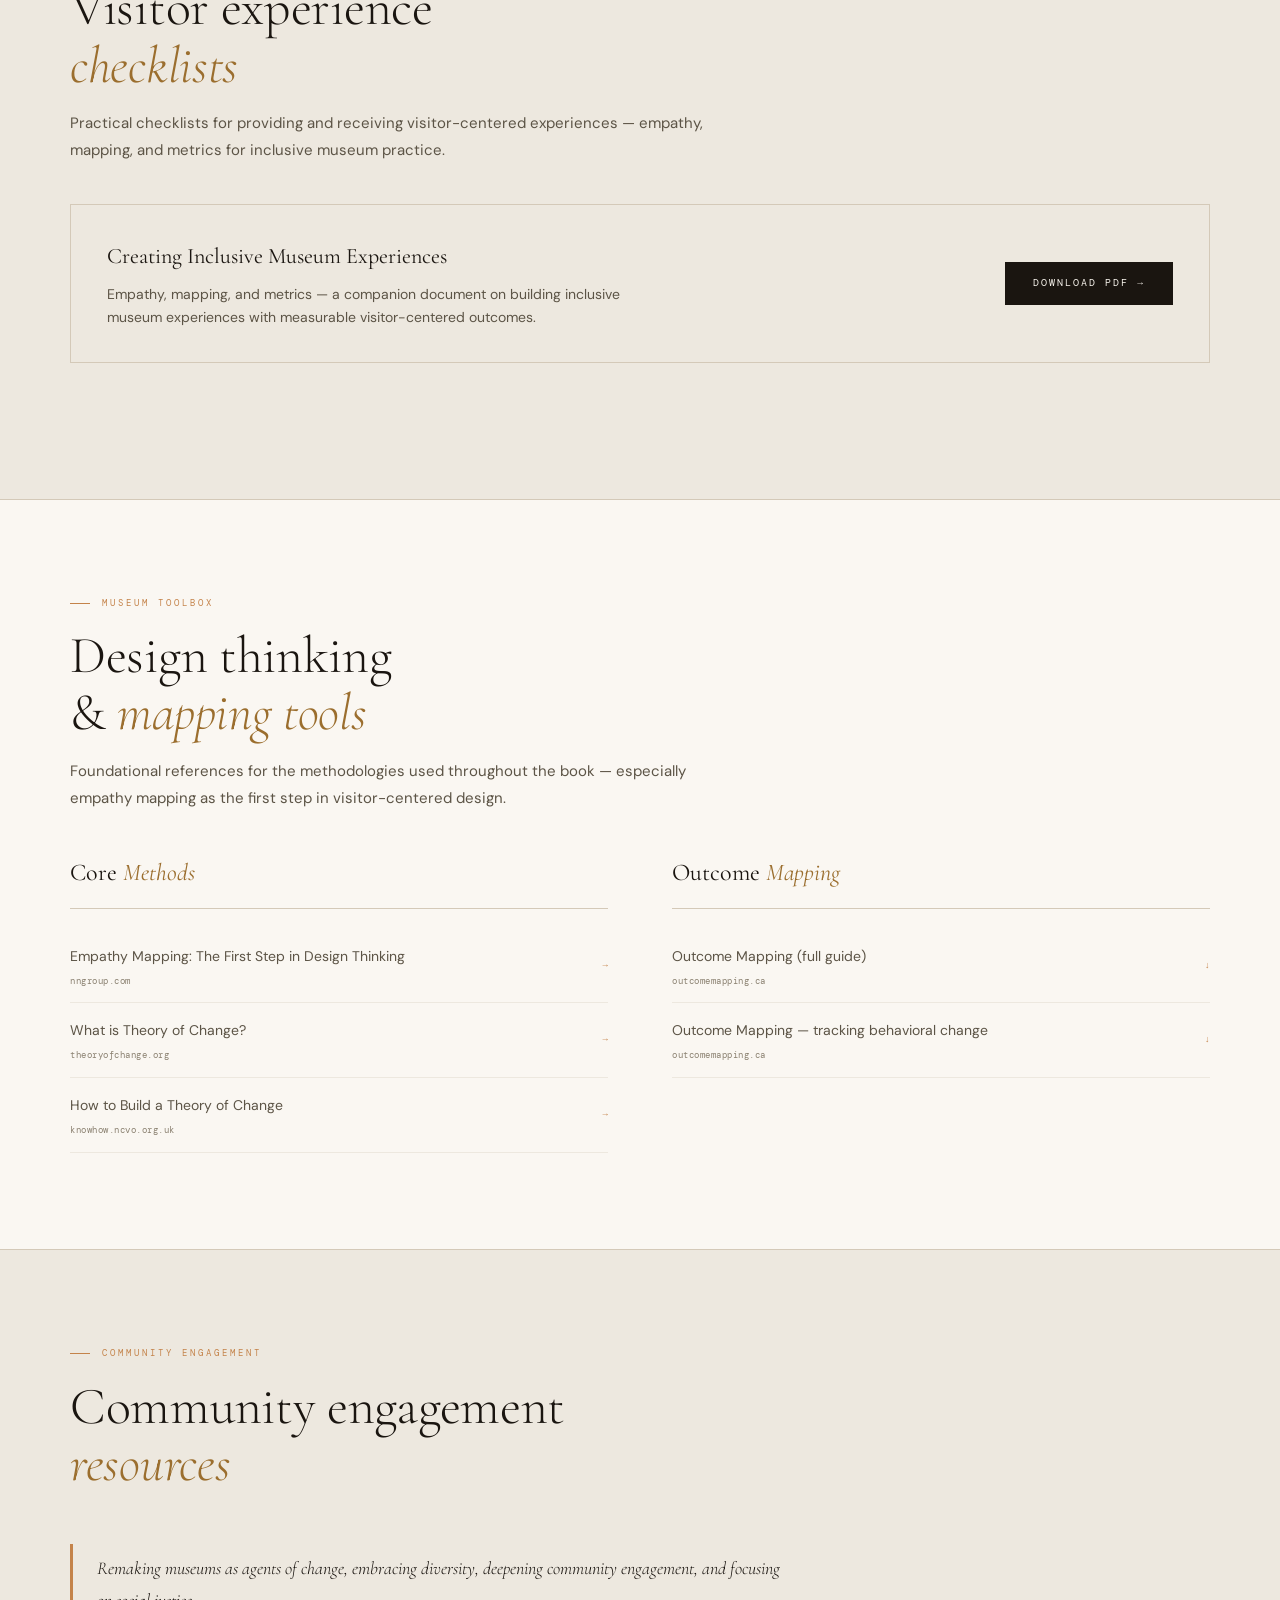
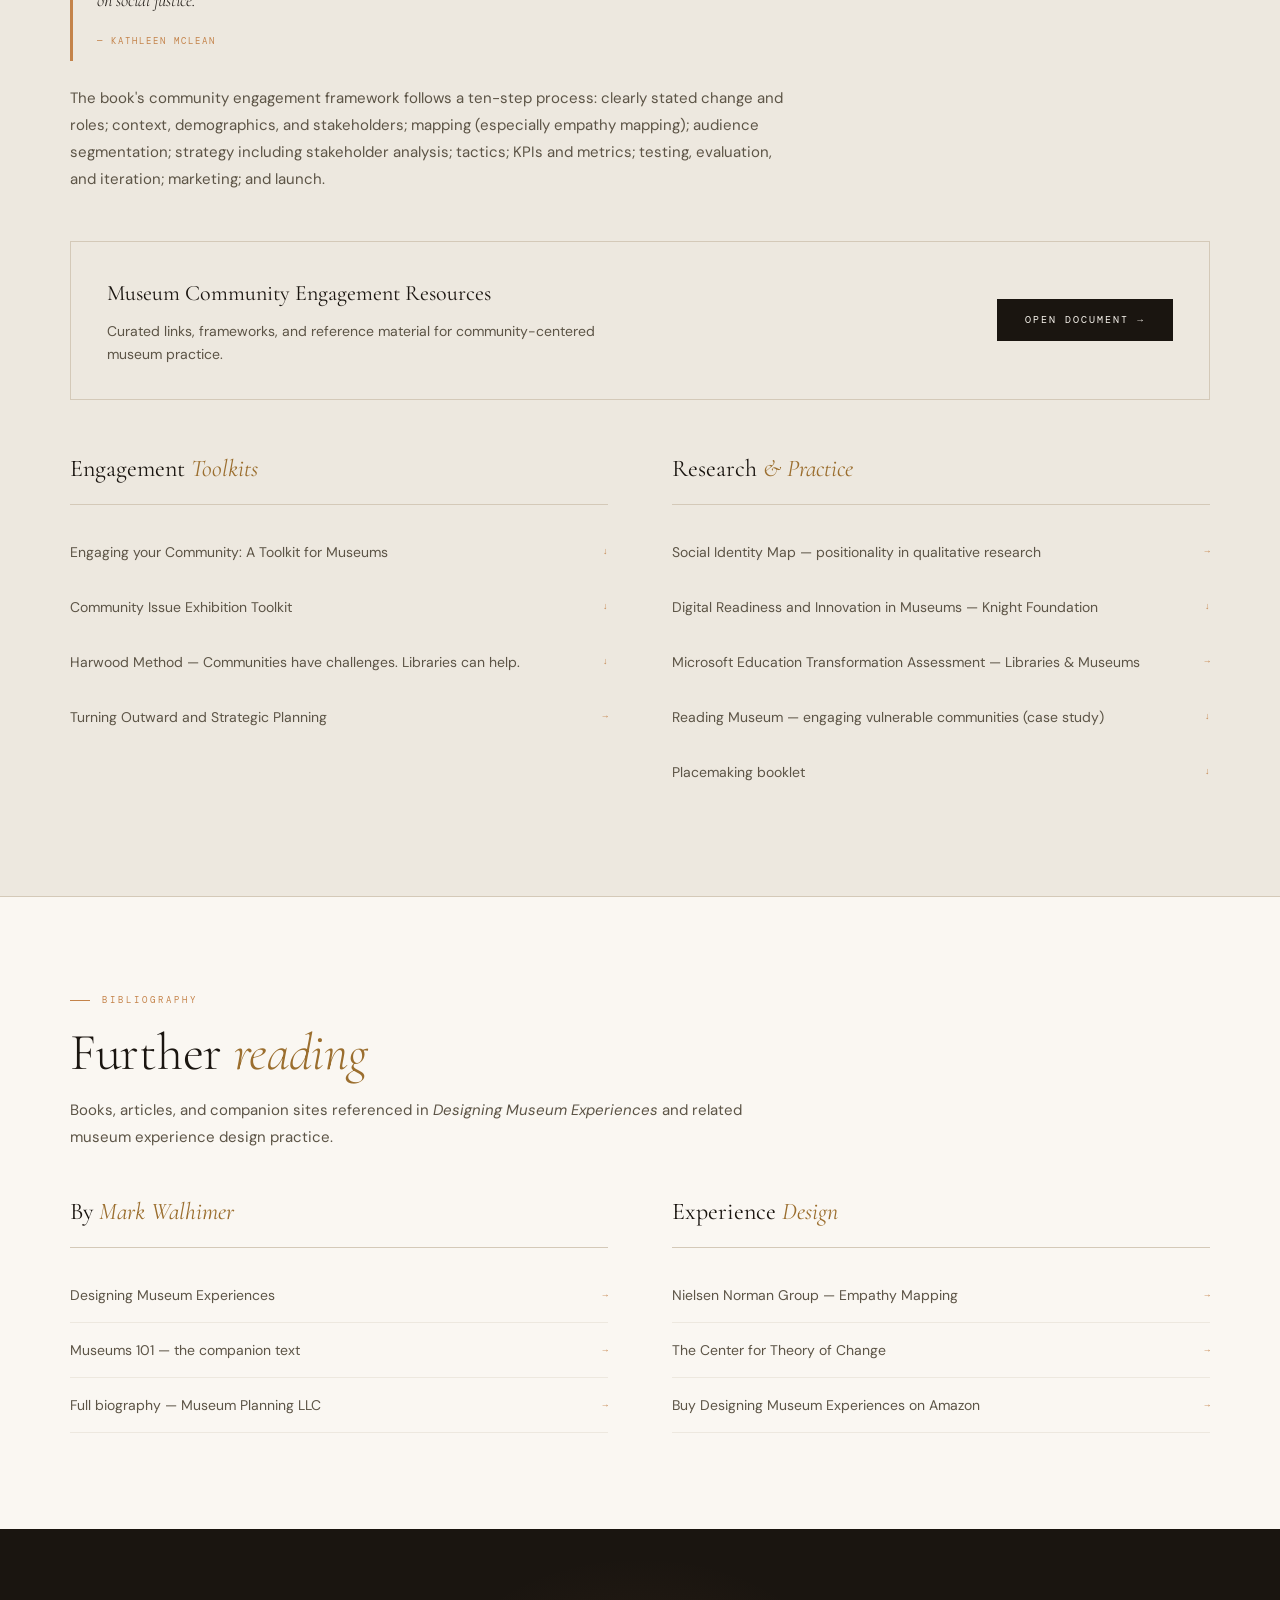
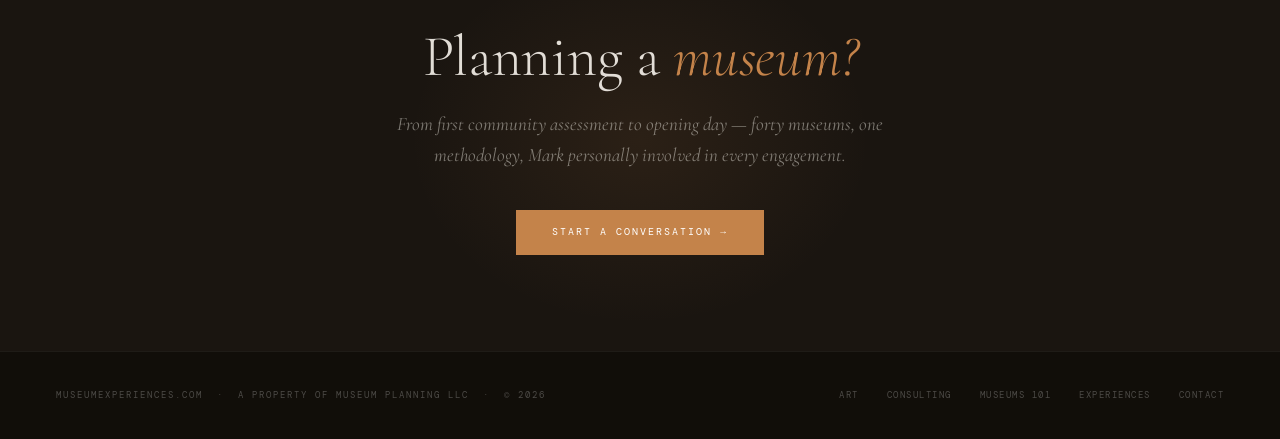
==== commit 11deb69b: "Point custom domain at museumexperiences.com (no hyphen). Update CNAME, canonical URLs, sitemap, and" ====
--- a/resources/index.html
+++ b/resources/index.html
@@ -8,30 +8,30 @@
 <meta name="description" content="Free companion resources for Designing Museum Experiences — downloadable templates, visitor journey mapping tools, daily experience checklists, community engagement links, and further reading.">
 <meta name="keywords" content="designing museum experiences, museum visitor journey mapping, empathy mapping template, visitor-centered museum design, museum experience design resources">
 <meta name="author" content="Mark Walhimer">
-<link rel="canonical" href="https://museum-experiences.com/resources/">
+<link rel="canonical" href="https://museumexperiences.com/resources/">
 <meta property="og:locale" content="en_US">
 <meta property="og:type" content="website">
 <meta property="og:site_name" content="Designing Museum Experiences">
 <meta property="og:title" content="Resources — Designing Museum Experiences">
 <meta property="og:description" content="Free templates, checklists, and companion documents for visitor-centered museum experience design.">
-<meta property="og:url" content="https://museum-experiences.com/resources/">
-<meta property="og:image" content="https://museum-experiences.com/images/designing-museum-experiences-cover.jpg">
+<meta property="og:url" content="https://museumexperiences.com/resources/">
+<meta property="og:image" content="https://museumexperiences.com/images/designing-museum-experiences-cover.jpg">
 <meta name="twitter:card" content="summary_large_image">
 <meta name="twitter:title" content="Resources — Designing Museum Experiences">
 <meta name="twitter:description" content="Free templates, checklists, and companion documents for visitor-centered museum experience design.">
-<meta name="twitter:image" content="https://museum-experiences.com/images/designing-museum-experiences-cover.jpg">
+<meta name="twitter:image" content="https://museumexperiences.com/images/designing-museum-experiences-cover.jpg">
 <meta name="theme-color" content="#faf7f2">
 <script type="application/ld+json">
 {
   "@context": "https://schema.org",
   "@type": "WebPage",
   "name": "Resources — Designing Museum Experiences",
-  "url": "https://museum-experiences.com/resources/",
+  "url": "https://museumexperiences.com/resources/",
   "description": "Free companion resources for Designing Museum Experiences by Mark Walhimer — templates, checklists, and further reading.",
   "isPartOf": {
     "@type": "WebSite",
     "name": "Designing Museum Experiences",
-    "url": "https://museum-experiences.com/"
+    "url": "https://museumexperiences.com/"
   },
   "about": {
     "@type": "Book",
@@ -316,12 +316,12 @@
 </section>
 
 <footer>
-  <div class="footer-left">Museum-Experiences.com &nbsp;·&nbsp; A property of Museum Planning LLC &nbsp;·&nbsp; © 2026</div>
+  <div class="footer-left">MuseumExperiences.com &nbsp;·&nbsp; A property of Museum Planning LLC &nbsp;·&nbsp; © 2026</div>
   <div class="footer-links">
     <a href="https://markwalhimer.com">Art</a>
     <a href="https://museumplanning.com">Consulting</a>
     <a href="https://museums101.com">Museums 101</a>
-    <a href="https://museum-experiences.com">Experiences</a>
+    <a href="https://museumexperiences.com">Experiences</a>
     <a href="mailto:mark@museumplanning.com">Contact</a>
   </div>
 </footer>
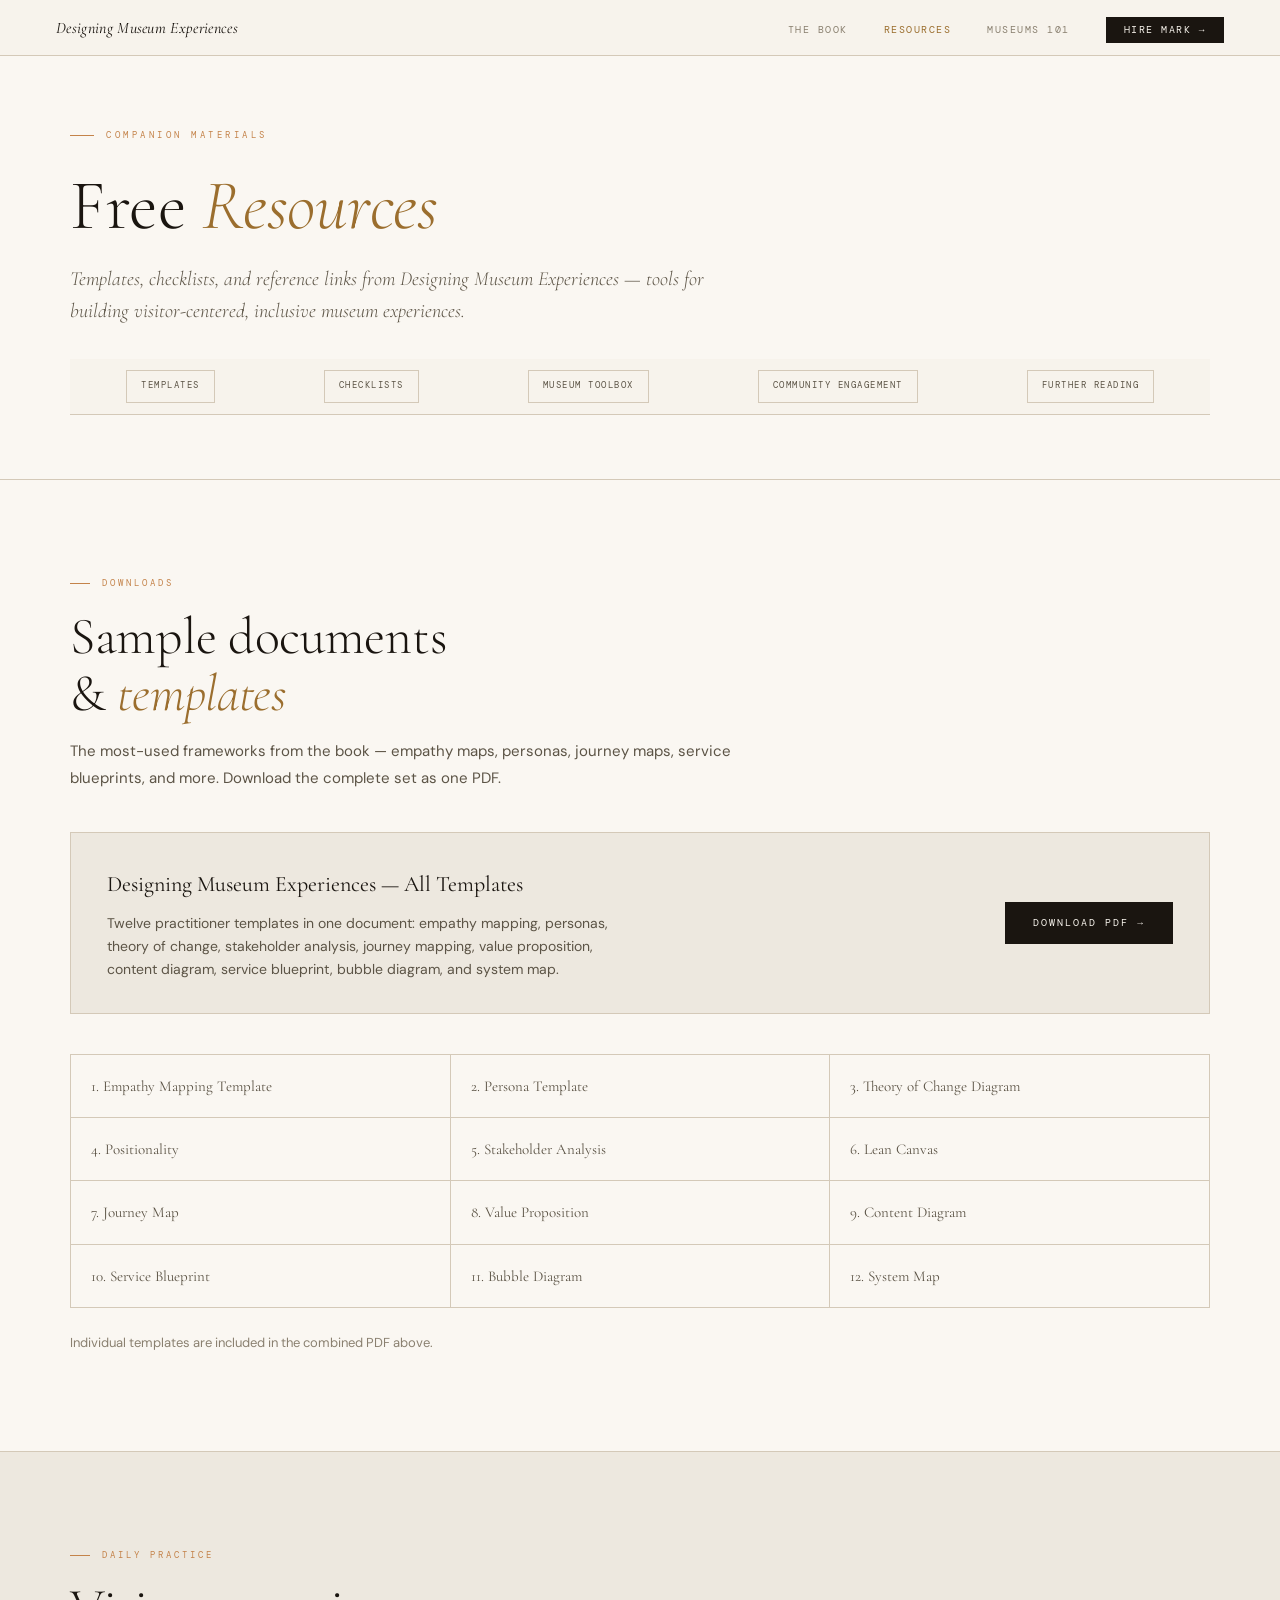
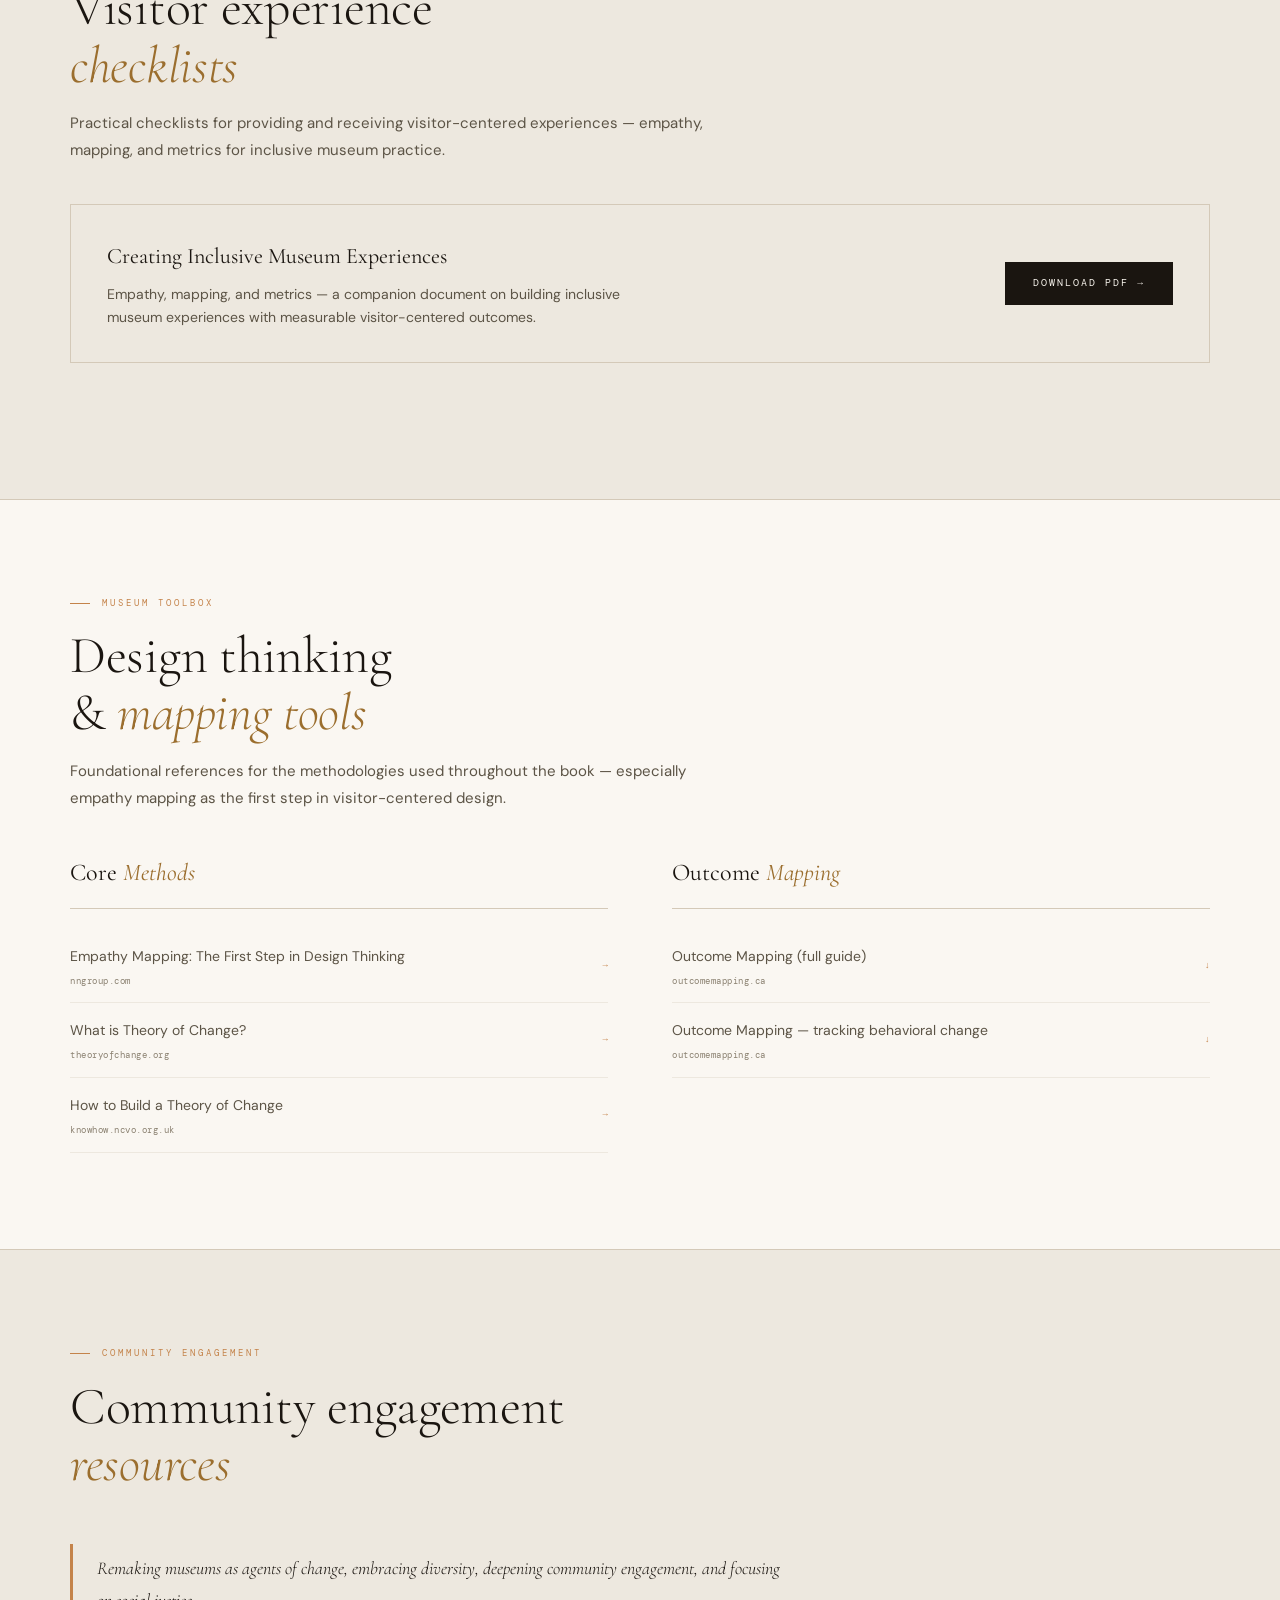
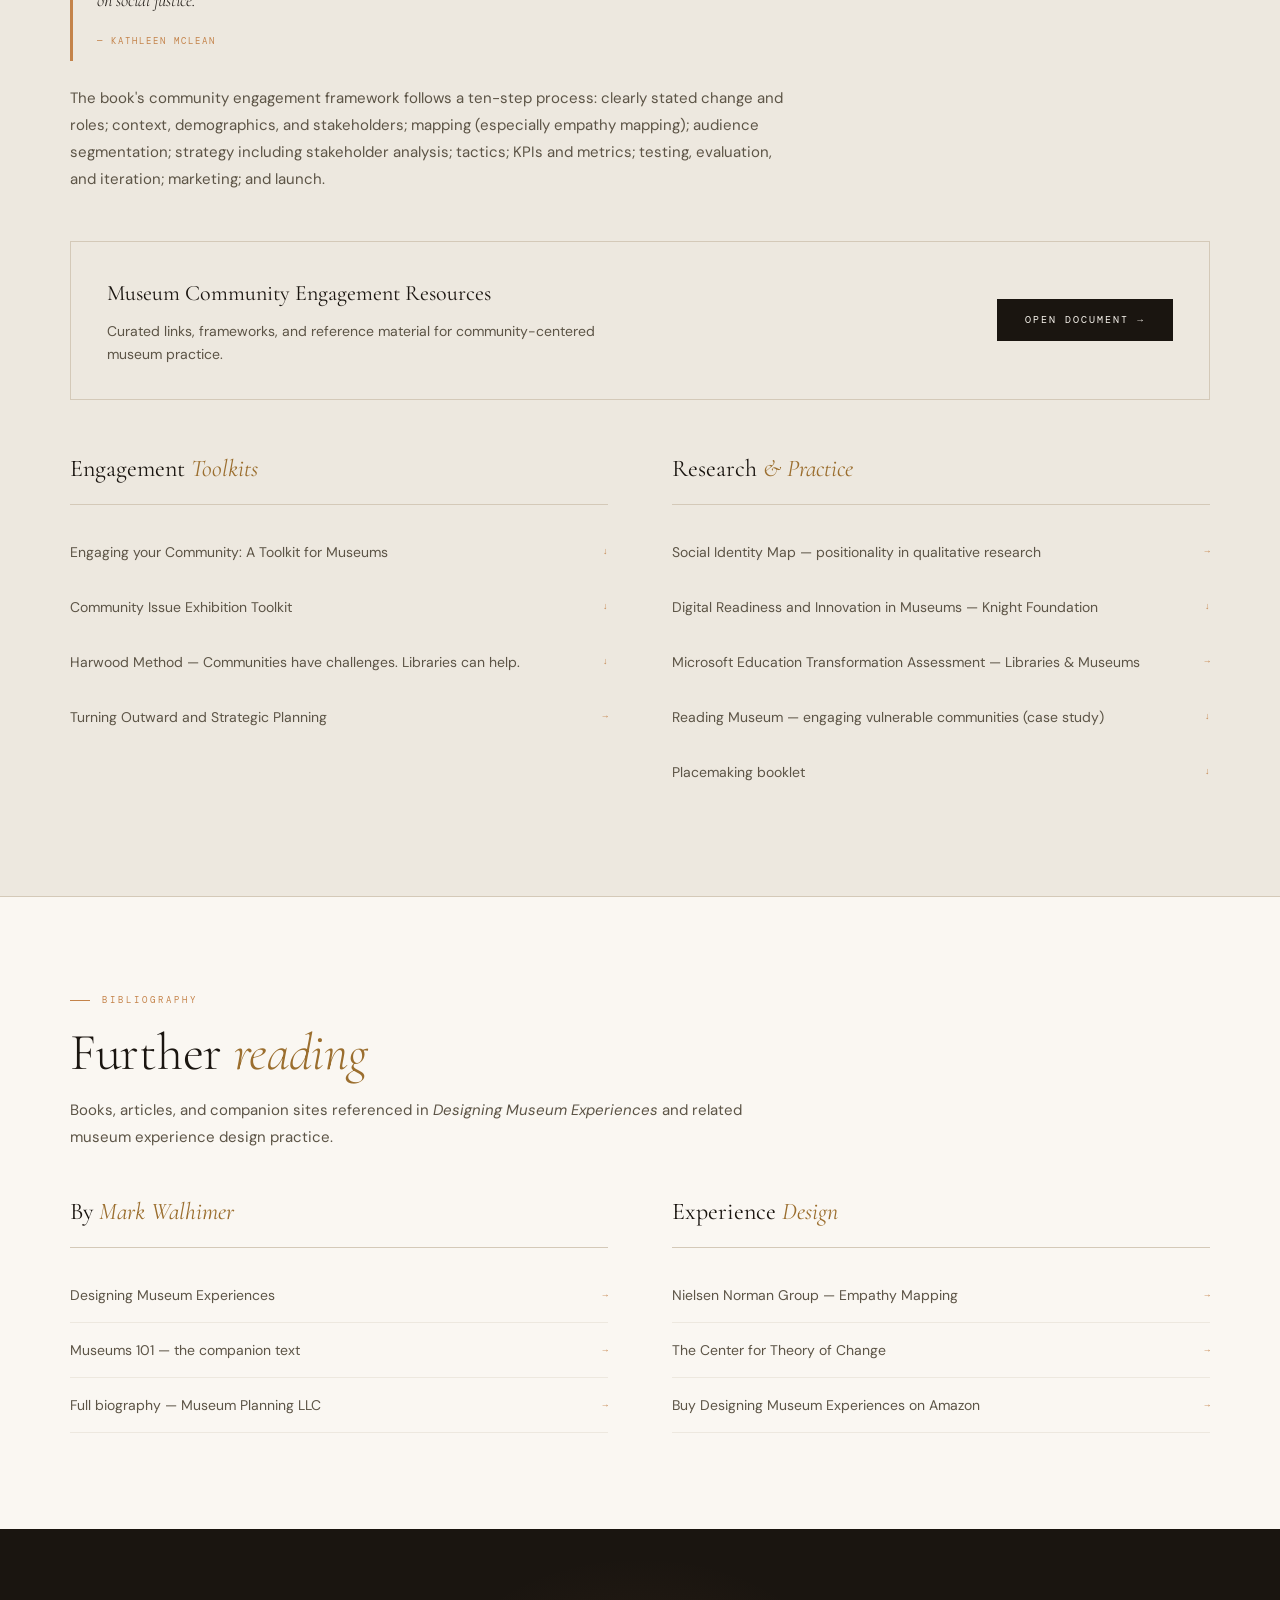
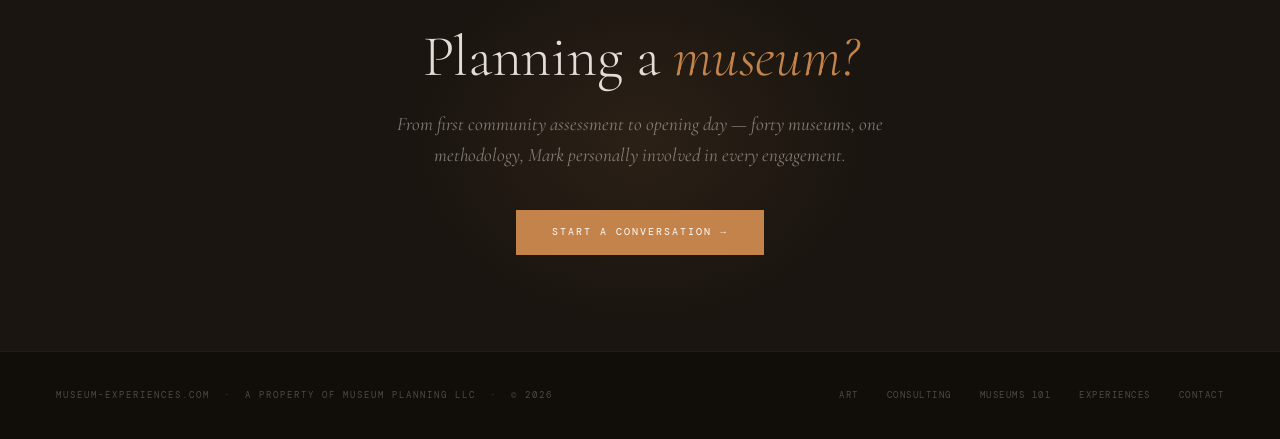
==== commit 9f54b60e: "Revert custom domain to museum-experiences.com (owned domain). Remove museumexperiences.com referenc" ====
--- a/resources/index.html
+++ b/resources/index.html
@@ -8,30 +8,30 @@
 <meta name="description" content="Free companion resources for Designing Museum Experiences — downloadable templates, visitor journey mapping tools, daily experience checklists, community engagement links, and further reading.">
 <meta name="keywords" content="designing museum experiences, museum visitor journey mapping, empathy mapping template, visitor-centered museum design, museum experience design resources">
 <meta name="author" content="Mark Walhimer">
-<link rel="canonical" href="https://museumexperiences.com/resources/">
+<link rel="canonical" href="https://museum-experiences.com/resources/">
 <meta property="og:locale" content="en_US">
 <meta property="og:type" content="website">
 <meta property="og:site_name" content="Designing Museum Experiences">
 <meta property="og:title" content="Resources — Designing Museum Experiences">
 <meta property="og:description" content="Free templates, checklists, and companion documents for visitor-centered museum experience design.">
-<meta property="og:url" content="https://museumexperiences.com/resources/">
-<meta property="og:image" content="https://museumexperiences.com/images/designing-museum-experiences-cover.jpg">
+<meta property="og:url" content="https://museum-experiences.com/resources/">
+<meta property="og:image" content="https://museum-experiences.com/images/designing-museum-experiences-cover.jpg">
 <meta name="twitter:card" content="summary_large_image">
 <meta name="twitter:title" content="Resources — Designing Museum Experiences">
 <meta name="twitter:description" content="Free templates, checklists, and companion documents for visitor-centered museum experience design.">
-<meta name="twitter:image" content="https://museumexperiences.com/images/designing-museum-experiences-cover.jpg">
+<meta name="twitter:image" content="https://museum-experiences.com/images/designing-museum-experiences-cover.jpg">
 <meta name="theme-color" content="#faf7f2">
 <script type="application/ld+json">
 {
   "@context": "https://schema.org",
   "@type": "WebPage",
   "name": "Resources — Designing Museum Experiences",
-  "url": "https://museumexperiences.com/resources/",
+  "url": "https://museum-experiences.com/resources/",
   "description": "Free companion resources for Designing Museum Experiences by Mark Walhimer — templates, checklists, and further reading.",
   "isPartOf": {
     "@type": "WebSite",
     "name": "Designing Museum Experiences",
-    "url": "https://museumexperiences.com/"
+    "url": "https://museum-experiences.com/"
   },
   "about": {
     "@type": "Book",
@@ -316,12 +316,12 @@
 </section>
 
 <footer>
-  <div class="footer-left">MuseumExperiences.com &nbsp;·&nbsp; A property of Museum Planning LLC &nbsp;·&nbsp; © 2026</div>
+  <div class="footer-left">Museum-Experiences.com &nbsp;·&nbsp; A property of Museum Planning LLC &nbsp;·&nbsp; © 2026</div>
   <div class="footer-links">
     <a href="https://markwalhimer.com">Art</a>
     <a href="https://museumplanning.com">Consulting</a>
     <a href="https://museums101.com">Museums 101</a>
-    <a href="https://museumexperiences.com">Experiences</a>
+    <a href="https://museum-experiences.com">Experiences</a>
     <a href="mailto:mark@museumplanning.com">Contact</a>
   </div>
 </footer>
